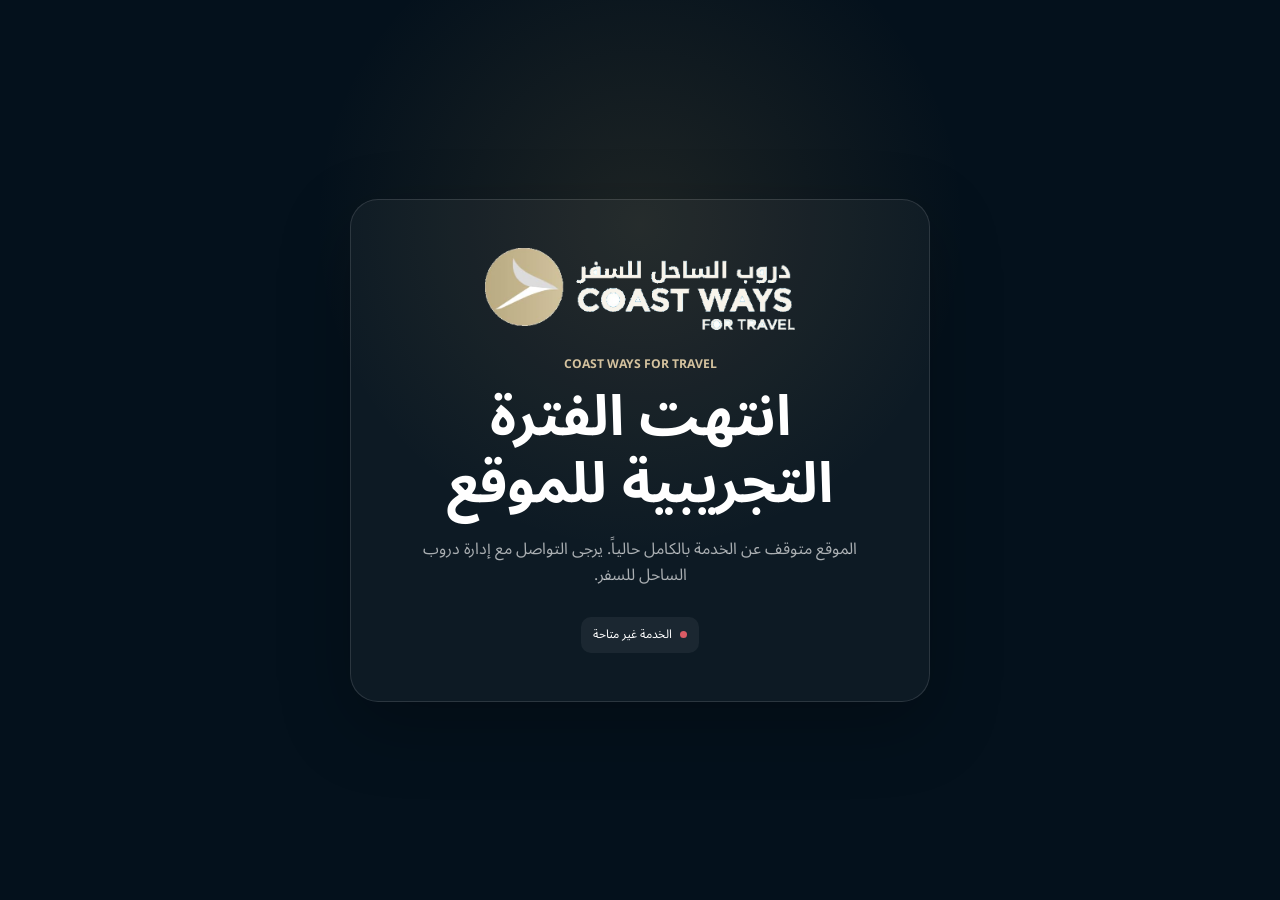
==== booking/index.html @ b9aefedb "Add HOLD PDF WhatsApp handoff Co-Authored-By: Majd Khairaddine <majd31564@gmail.com>" ====
<!doctype html>
<html lang="ar" dir="rtl">
  <head>
    <meta charset="UTF-8" />
    <base href="../" />
    <meta
      name="viewport"
      content="width=device-width, initial-scale=1, viewport-fit=cover"
    />
    <meta name="theme-color" content="#071927" />
    <meta
      name="description"
      content="احجز رحلة نقل خاصة مع دروب الساحل للسفر، واختر المطار والوجهة والسيارة ثم أصدر تذكرة HOLD مبدئية صالحة 48 ساعة."
    />
    <meta
      name="keywords"
      content="نقل مطارات, تكسي مطار دمشق, تكسي مطار بيروت, دروب الساحل للسفر, سائق خاص, فان مطار"
    />
    <meta property="og:type" content="website" />
    <meta property="og:locale" content="ar_SY" />
    <meta property="og:title" content="احجز رحلتك | دروب الساحل للسفر" />
    <meta
      property="og:description"
      content="احجز تنقّلك الخاص من المطار إلى وجهتك بخطوات واضحة واحصل على تذكرة HOLD مبدئية."
    />
    <meta property="og:url" content="https://coastways.surge.sh/booking/" />
    <meta
      property="og:image"
      content="https://coastways.surge.sh/assets/hero-road.webp"
    />
    <title>احجز رحلتك | دروب الساحل للسفر</title>
    <link rel="icon" href="./assets/logo-icon.png" type="image/png" />
    <link rel="preconnect" href="https://fonts.googleapis.com" />
    <link rel="preconnect" href="https://fonts.gstatic.com" crossorigin />
    <link
      href="https://fonts.googleapis.com/css2?family=Noto+Sans+Arabic:wght@400;500;600;700&display=swap"
      rel="stylesheet"
    />
    <link rel="stylesheet" href="./site.css?v=20260915-2" />
    <script>
      (() => {
        const trialEnd = Date.parse("2026-09-23T00:00:00+03:00");
        const expired = Date.now() >= trialEnd;
        window.COASTWAYS_TRIAL_END = trialEnd;
        window.COASTWAYS_TRIAL_EXPIRED = expired;
        if (expired) {
          document.documentElement.classList.add("trial-expired");
          document.title = "الموقع متوقف | دروب الساحل للسفر";
          document.querySelector('meta[name="description"]').content =
            "انتهت الفترة التجريبية لموقع دروب الساحل للسفر، والموقع متوقف عن الخدمة حالياً.";
        }
      })();
    </script>
    <script type="application/ld+json">
      {
        "@context": "https://schema.org",
        "@type": "TaxiService",
        "name": "دروب الساحل للسفر",
        "alternateName": "Coast Ways For Travel",
        "url": "https://coastways.surge.sh/",
        "image": "https://coastways.surge.sh/assets/hero-road.webp",
        "telephone": ["+963936900205", "+963930475775"],
        "areaServed": ["اللاذقية", "دمشق", "حلب", "بيروت"],
        "serviceType": [
          "Airport transfer",
          "Private transportation",
          "Chauffeur service"
        ]
      }
    </script>
  </head>
  <body class="booking-page">
    <section class="suspension-screen" aria-labelledby="suspension-title">
      <div class="suspension-card">
        <img
          class="suspension-logo"
          src="./assets/logo-original-dark.png"
          alt="دروب الساحل للسفر — COAST WAYS FOR TRAVEL"
          width="310"
          height="82"
        />
        <p class="eyebrow">COAST WAYS FOR TRAVEL</p>
        <h1 id="suspension-title">انتهت الفترة التجريبية للموقع</h1>
        <p>
          الموقع متوقف عن الخدمة بالكامل حالياً. يرجى التواصل مع إدارة دروب
          الساحل للسفر.
        </p>
        <div class="suspension-status"><span></span> الخدمة غير متاحة</div>
      </div>
    </section>

    <a class="skip-link" href="./booking/index.html#booking"
      >انتقل إلى نموذج الحجز</a
    >

    <header
      class="site-header"
      id="site-header"
      aria-label="رأس موقع دروب الساحل"
    >
      <div class="container header-inner">
        <a
          class="brand brand--dark"
          href="#home"
          aria-label="دروب الساحل للسفر — الرئيسية"
        >
          <img
            class="brand-mark"
            src="./assets/logo-icon.png"
            alt=""
            width="48"
            height="48"
          />
          <span class="brand-copy">
            <strong>دروب الساحل للسفر</strong>
            <span class="brand-copy-en" dir="ltr">COAST WAYS</span>
            <small dir="ltr">FOR TRAVEL</small>
          </span>
        </a>

        <nav class="desktop-nav" aria-label="التنقل الرئيسي">
          <a href="#home">الرئيسية</a>
          <a href="#services">خدماتنا</a>
          <a href="#fleet">الأسطول</a>
          <a href="#airports">المطارات</a>
          <a href="#about">من نحن</a>
          <a href="#contact">تواصل معنا</a>
        </nav>

        <div class="header-actions">
          <a
            class="header-contact"
            data-whatsapp-link
            data-whatsapp-index="0"
            href="#"
          >
            <span>واتساب</span>
            <bdi dir="ltr" data-whatsapp-number data-whatsapp-index="0"
              >0936 900 205</bdi
            >
          </a>
        </div>

        <button
          class="menu-toggle"
          id="menu-toggle"
          type="button"
          aria-expanded="false"
          aria-controls="mobile-nav"
          aria-label="فتح القائمة"
        >
          <span></span><span></span><span></span>
        </button>
      </div>

      <nav
        class="mobile-nav"
        id="mobile-nav"
        aria-label="التنقل على الهاتف"
        hidden
      >
        <div class="container">
          <a href="#home">الرئيسية</a>
          <a href="./booking/index.html">احجز رحلتك</a>
          <a href="#services">خدماتنا</a>
          <a href="#fleet">الأسطول</a>
          <a href="#airports">المطارات</a>
          <a href="#about">من نحن</a>
          <a href="#contact">تواصل معنا</a>
          <div class="mobile-nav-contact">
            <a data-whatsapp-link data-whatsapp-index="0" href="#">واتساب 1</a>
            <a data-whatsapp-link data-whatsapp-index="1" href="#">واتساب 2</a>
          </div>
        </div>
      </nav>
    </header>

    <main>
      <section class="hero" id="home">
        <div class="hero-media">
          <div class="hero-slide is-active" data-hero-slide aria-hidden="false">
            <img
              class="hero-road"
              src="./assets/hero-road.webp"
              alt=""
              width="1536"
              height="1024"
              loading="lazy"
            />
            <div class="hero-car-stage">
              <span class="hero-car-shadow"></span>
              <img
                class="hero-car"
                src="./assets/hero-car.webp"
                alt=""
                width="1024"
                height="498"
                loading="lazy"
              />
            </div>
          </div>
          <div class="hero-slide" data-hero-slide aria-hidden="true">
            <img
              class="hero-scene"
              src="./assets/hero-van-scene.webp"
              alt=""
              width="1536"
              height="1024"
              loading="lazy"
            />
          </div>
          <div class="hero-slide" data-hero-slide aria-hidden="true">
            <img
              class="hero-scene"
              src="./assets/hero-suv-scene.webp"
              alt=""
              width="1536"
              height="1024"
              loading="lazy"
            />
          </div>
        </div>
        <div class="container hero-grid">
          <div class="hero-copy">
            <p class="eyebrow">نقل مطارات خاص · على مدار الساعة</p>
            <h1>تنقّل خاص<br /><span>يليق برحلتك</span></h1>
            <p class="hero-lead">
              من المطار إلى وجهتك براحة، أمان وموعد محسوب.
            </p>
            <div class="hero-actions">
              <a class="button button--gold" href="./booking/index.html">
                احجز رحلتك
                <span aria-hidden="true">←</span>
              </a>
              <a
                class="button button--glass"
                data-whatsapp-link
                data-whatsapp-index="0"
                href="#"
              >
                تواصل عبر واتساب
              </a>
            </div>
            <ul class="trust-strip">
              <li><span>24/7</span> خدمة مستمرة</li>
              <li><span>✦</span> سائقون محترفون</li>
              <li><span>✈</span> استقبال من المطار</li>
              <li><span>$</span> أسعار واضحة</li>
            </ul>
          </div>
        </div>
        <div class="hero-slider-controls" aria-label="اختيار صورة المركبة">
          <button
            class="is-active"
            type="button"
            data-hero-slide-button="0"
            aria-label="عرض السيارة"
            aria-current="true"
          >
            سيارة
          </button>
          <button
            type="button"
            data-hero-slide-button="1"
            aria-label="عرض الفان"
          >
            فان
          </button>
          <button
            type="button"
            data-hero-slide-button="2"
            aria-label="عرض الجيب"
          >
            جيب
          </button>
        </div>
      </section>

      <section
        class="booking-section section"
        id="booking"
        aria-labelledby="booking-title"
      >
        <div class="container">
          <div class="booking-heading">
            <div>
              <p class="eyebrow eyebrow--dark">حجز مباشر وبسيط</p>
              <h2 id="booking-title">رحلتك، خطوة بخطوة</h2>
            </div>
            <p>
              اختر مسارك وسيارتك، راجع السعر ثم أصدر تذكرة HOLD مبدئية خلال
              لحظات.
            </p>
          </div>

          <div class="booking-shell" data-booking-state="loading">
            <div class="catalog-status" id="catalog-status" role="status">
              <span class="spinner" aria-hidden="true"></span>
              جارٍ تحميل الأسعار المتاحة…
            </div>

            <nav aria-label="خطوات الحجز">
              <ol class="booking-progress">
                <li class="is-active" data-progress-step="0">
                  <span>1</span><b>المسار</b>
                </li>
                <li data-progress-step="1"><span>2</span><b>الموعد</b></li>
                <li data-progress-step="2"><span>3</span><b>السيارة</b></li>
                <li data-progress-step="3"><span>4</span><b>البيانات</b></li>
                <li data-progress-step="4"><span>5</span><b>التأكيد</b></li>
              </ol>
            </nav>

            <div class="booking-content">
              <form id="booking-form" novalidate>
                <section
                  class="booking-step is-active"
                  data-step="0"
                  aria-labelledby="route-step-title"
                >
                  <div class="step-heading">
                    <span>01</span>
                    <div>
                      <h3 id="route-step-title">اختر مسار الرحلة</h3>
                      <p>حدّد المطار والوجهة لعرض السيارات والأسعار المتاحة.</p>
                    </div>
                  </div>

                  <div class="route-selector">
                    <button
                      class="location-field"
                      type="button"
                      data-open-location="origin"
                    >
                      <span class="field-icon" aria-hidden="true">✈</span>
                      <span
                        ><small>من أين؟</small
                        ><strong data-location-label="origin"
                          >اختر المطار أو المدينة</strong
                        ></span
                      >
                      <span class="field-arrow" aria-hidden="true">⌄</span>
                    </button>
                    <button
                      class="swap-route"
                      id="swap-route"
                      type="button"
                      aria-label="عكس مسار الرحلة"
                    >
                      <span aria-hidden="true">⇄</span>
                    </button>
                    <button
                      class="location-field"
                      type="button"
                      data-open-location="destination"
                    >
                      <span class="field-icon" aria-hidden="true">⌖</span>
                      <span
                        ><small>إلى أين؟</small
                        ><strong data-location-label="destination"
                          >اختر الوجهة أو المعبر</strong
                        ></span
                      >
                      <span class="field-arrow" aria-hidden="true">⌄</span>
                    </button>
                  </div>

                  <div class="route-stage" id="route-stage" hidden>
                    <fieldset>
                      <legend>طريقة تنفيذ الرحلة</legend>
                      <label class="choice-card">
                        <input type="radio" name="stages" value="1" checked />
                        <span
                          ><strong>مرحلة واحدة</strong
                          ><small>نفس السيارة طوال الرحلة</small></span
                        >
                      </label>
                      <label class="choice-card">
                        <input type="radio" name="stages" value="2" />
                        <span
                          ><strong>مرحلتان</strong
                          ><small>تبديل السيارة عند المعبر</small></span
                        >
                      </label>
                    </fieldset>
                  </div>

                  <div class="inline-error" id="route-error" role="alert"></div>
                  <div class="step-actions">
                    <span></span>
                    <button
                      class="button button--navy"
                      type="button"
                      data-next-step
                    >
                      متابعة إلى الموعد <span aria-hidden="true">←</span>
                    </button>
                  </div>
                </section>

                <section
                  class="booking-step"
                  data-step="1"
                  aria-labelledby="schedule-step-title"
                  hidden
                >
                  <div class="step-heading">
                    <span>02</span>
                    <div>
                      <h3 id="schedule-step-title">متى ستكون الرحلة؟</h3>
                      <p>أضف الموعد وعدد المسافرين لنقترح الخيارات المناسبة.</p>
                    </div>
                  </div>

                  <div class="schedule-grid">
                    <div class="field-group">
                      <span class="field-label">تاريخ الرحلة</span>
                      <div class="date-shortcuts">
                        <button type="button" data-date-shortcut="today">
                          اليوم
                        </button>
                        <button type="button" data-date-shortcut="tomorrow">
                          غداً
                        </button>
                        <label>
                          <span>اختيار تاريخ</span>
                          <input id="trip-date" type="date" required />
                        </label>
                      </div>
                    </div>

                    <label class="premium-input">
                      <span>وقت الاستقبال</span>
                      <input id="pickup-time" type="time" required />
                    </label>
                  </div>

                  <div class="flight-field" id="flight-field" hidden>
                    <label class="premium-input">
                      <span
                        >رقم الرحلة <bdi dir="ltr">/ Flight Number</bdi></span
                      >
                      <input
                        id="flight-number"
                        type="text"
                        dir="ltr"
                        inputmode="text"
                        placeholder="EK913"
                        autocomplete="off"
                      />
                    </label>
                    <p>
                      يساعدنا رقم الرحلة على متابعة موعد وصولك وتعديل وقت
                      الاستقبال عند التأخير.
                    </p>
                    <span class="flight-status"
                      >المتابعة التلقائية ستتوفر عند ربط مزود بيانات
                      الرحلات.</span
                    >
                  </div>

                  <div class="counter-grid">
                    <div class="counter-control">
                      <div>
                        <strong>عدد الركاب</strong
                        ><small>بمن فيهم الأطفال</small>
                      </div>
                      <div class="stepper" data-stepper="passengers">
                        <button
                          type="button"
                          data-counter-action="decrease"
                          aria-label="تقليل عدد الركاب"
                        >
                          −
                        </button>
                        <output id="passengers-count" aria-live="polite"
                          >2</output
                        >
                        <button
                          type="button"
                          data-counter-action="increase"
                          aria-label="زيادة عدد الركاب"
                        >
                          +
                        </button>
                      </div>
                    </div>
                    <div class="counter-control">
                      <div>
                        <strong>عدد الحقائب</strong
                        ><small>الحقائب الكبيرة</small>
                      </div>
                      <div class="stepper" data-stepper="luggage">
                        <button
                          type="button"
                          data-counter-action="decrease"
                          aria-label="تقليل عدد الحقائب"
                        >
                          −
                        </button>
                        <output id="luggage-count" aria-live="polite">2</output>
                        <button
                          type="button"
                          data-counter-action="increase"
                          aria-label="زيادة عدد الحقائب"
                        >
                          +
                        </button>
                      </div>
                    </div>
                  </div>

                  <div
                    class="inline-error"
                    id="schedule-error"
                    role="alert"
                  ></div>
                  <div class="step-actions">
                    <button
                      class="button button--text"
                      type="button"
                      data-prev-step
                    >
                      السابق
                    </button>
                    <button
                      class="button button--navy"
                      type="button"
                      data-next-step
                    >
                      اختيار السيارة <span aria-hidden="true">←</span>
                    </button>
                  </div>
                </section>

                <section
                  class="booking-step"
                  data-step="2"
                  aria-labelledby="vehicle-step-title"
                  hidden
                >
                  <div class="step-heading">
                    <span>03</span>
                    <div>
                      <h3 id="vehicle-step-title">اختر السيارة</h3>
                      <p>نعرض فقط السيارات المرتبطة بمسارك وعدد الركاب.</p>
                    </div>
                  </div>
                  <div class="vehicle-list" id="vehicle-list"></div>
                  <div
                    class="inline-error"
                    id="vehicle-error"
                    role="alert"
                  ></div>
                  <div class="step-actions">
                    <button
                      class="button button--text"
                      type="button"
                      data-prev-step
                    >
                      السابق
                    </button>
                    <button
                      class="button button--navy"
                      type="button"
                      data-next-step
                    >
                      بيانات المسافر <span aria-hidden="true">←</span>
                    </button>
                  </div>
                </section>

                <section
                  class="booking-step"
                  data-step="3"
                  aria-labelledby="details-step-title"
                  hidden
                >
                  <div class="step-heading">
                    <span>04</span>
                    <div>
                      <h3 id="details-step-title">بيانات المسافر</h3>
                      <p>سنستخدم هذه المعلومات لتأكيد الرحلة معك فقط.</p>
                    </div>
                  </div>

                  <div class="details-grid">
                    <label class="premium-input">
                      <span>الاسم الكامل</span>
                      <input
                        id="full-name"
                        type="text"
                        autocomplete="name"
                        required
                      />
                      <small
                        class="field-error"
                        data-error-for="full-name"
                      ></small>
                    </label>
                    <div class="phone-field">
                      <span class="field-label">رقم الهاتف</span>
                      <div>
                        <button
                          class="country-code"
                          type="button"
                          id="country-code"
                          aria-haspopup="listbox"
                          aria-expanded="false"
                        >
                          <span>🇸🇾</span><bdi dir="ltr">+963</bdi
                          ><span aria-hidden="true">⌄</span>
                        </button>
                        <input
                          id="phone"
                          type="tel"
                          dir="ltr"
                          inputmode="tel"
                          autocomplete="tel"
                          placeholder="936 900 205"
                          required
                        />
                      </div>
                      <div
                        class="country-menu"
                        id="country-menu"
                        role="listbox"
                        hidden
                      >
                        <button
                          type="button"
                          role="option"
                          data-code="+963"
                          data-flag="🇸🇾"
                        >
                          🇸🇾 سوريا <bdi dir="ltr">+963</bdi>
                        </button>
                        <button
                          type="button"
                          role="option"
                          data-code="+961"
                          data-flag="🇱🇧"
                        >
                          🇱🇧 لبنان <bdi dir="ltr">+961</bdi>
                        </button>
                      </div>
                      <small class="field-error" data-error-for="phone"></small>
                    </div>
                    <label class="premium-input">
                      <span>رقم واتساب</span>
                      <input
                        id="passenger-whatsapp"
                        type="tel"
                        dir="ltr"
                        inputmode="tel"
                        autocomplete="tel"
                        placeholder="+963 ..."
                        required
                      />
                      <small
                        class="field-error"
                        data-error-for="passenger-whatsapp"
                      ></small>
                    </label>
                    <label class="premium-input premium-input--wide">
                      <span>ملاحظات إضافية <em>اختياري</em></span>
                      <textarea
                        id="notes"
                        rows="3"
                        placeholder="موقع الاستقبال أو أي تفاصيل تساعد السائق"
                      ></textarea>
                    </label>
                  </div>

                  <div
                    class="inline-error"
                    id="details-error"
                    role="alert"
                  ></div>
                  <div class="step-actions">
                    <button
                      class="button button--text"
                      type="button"
                      data-prev-step
                    >
                      السابق
                    </button>
                    <button
                      class="button button--navy"
                      type="button"
                      data-next-step
                    >
                      مراجعة الطلب <span aria-hidden="true">←</span>
                    </button>
                  </div>
                </section>

                <section
                  class="booking-step"
                  data-step="4"
                  aria-labelledby="review-step-title"
                  hidden
                >
                  <div id="booking-review-view">
                    <div class="step-heading">
                      <span>05</span>
                      <div>
                        <h3 id="review-step-title">راجع طلبك</h3>
                        <p>
                          راجع البيانات ثم أصدر تذكرة الحجز المبدئي بحالة HOLD.
                        </p>
                      </div>
                    </div>
                    <div class="review-layout">
                      <div class="review-route">
                        <div>
                          <span class="route-dot route-dot--airport">✈</span
                          ><small>من</small
                          ><strong id="review-origin">—</strong>
                        </div>
                        <span class="route-line"></span>
                        <div>
                          <span class="route-dot">⌖</span><small>إلى</small
                          ><strong id="review-destination">—</strong>
                        </div>
                      </div>
                      <dl class="review-list" id="review-list"></dl>
                      <div class="review-price">
                        <span>السعر الإجمالي</span>
                        <strong id="review-price"
                          >السعر بعد مراجعة الطلب</strong
                        >
                        <small id="review-price-note"
                          >السعر والتوفر خاضعان لاعتماد المكتب.</small
                        >
                      </div>
                    </div>
                    <div class="hold-preview-note">
                      <strong>تذكرة مبدئية وليست تأكيداً نهائياً</strong>
                      <span
                        >بعد الإصدار، لديك 48 ساعة لتثبيت الحجز لدى
                        المكتب.</span
                      >
                    </div>
                    <div class="step-actions step-actions--review">
                      <button
                        class="button button--text"
                        type="button"
                        data-prev-step
                      >
                        تعديل البيانات
                      </button>
                      <button class="button button--gold" type="submit">
                        إصدار تذكرة HOLD
                        <span aria-hidden="true">←</span>
                      </button>
                    </div>
                  </div>

                  <div
                    class="hold-ticket-panel"
                    id="hold-ticket-panel"
                    aria-live="polite"
                    tabindex="-1"
                    hidden
                  >
                    <article class="hold-ticket" id="hold-ticket">
                      <header class="hold-ticket-header">
                        <img
                          src="./assets/logo-original.png"
                          alt="دروب الساحل للسفر — COAST WAYS FOR TRAVEL"
                          width="248"
                          height="66"
                        />
                        <div class="hold-status">
                          <span dir="ltr">HOLD</span>
                          <small>حجز مبدئي</small>
                        </div>
                      </header>

                      <div class="hold-ticket-title">
                        <div>
                          <p>تذكرة حجز مبدئي</p>
                          <h3>تفاصيل طلب الرحلة</h3>
                        </div>
                        <dl>
                          <div>
                            <dt>المرجع المبدئي</dt>
                            <dd id="ticket-reference" dir="ltr">—</dd>
                          </div>
                          <div>
                            <dt>حالة الطلب</dt>
                            <dd>بانتظار التثبيت</dd>
                          </div>
                        </dl>
                      </div>

                      <div class="hold-ticket-route">
                        <div>
                          <small>من</small>
                          <strong id="ticket-origin">—</strong>
                        </div>
                        <span aria-hidden="true">←</span>
                        <div>
                          <small>إلى</small>
                          <strong id="ticket-destination">—</strong>
                        </div>
                      </div>

                      <dl class="hold-ticket-details" id="ticket-details"></dl>

                      <section class="hold-deadline" aria-label="مهلة التثبيت">
                        <div class="hold-limit">
                          <span>مهلة التثبيت</span>
                          <strong>48 ساعة</strong>
                          <small dir="ltr">TIME LIMIT: 48 HOURS</small>
                        </div>
                        <dl>
                          <div>
                            <dt>تاريخ إصدار الطلب</dt>
                            <dd id="ticket-issued-at">—</dd>
                          </div>
                          <div>
                            <dt>تنتهي المهلة في</dt>
                            <dd id="ticket-expires-at">—</dd>
                          </div>
                        </dl>
                      </section>

                      <div class="hold-notice">
                        <strong>تنبيه مهم للزبون</strong>
                        <p>
                          هذه التذكرة طلب حجز مبدئي بحالة HOLD وليست تأكيداً
                          نهائياً. يجب تثبيت الحجز لدى مكتب دروب الساحل خلال 48
                          ساعة من وقت الإصدار، وإلا تنتهي صلاحية الطلب. السيارة
                          والسعر لا يصبحان مؤكدين إلا بعد اعتماد المكتب.
                        </p>
                      </div>

                      <footer class="hold-ticket-footer">
                        <span>للتواصل المباشر مع المكتب</span>
                        <div>
                          <bdi
                            dir="ltr"
                            data-whatsapp-number
                            data-whatsapp-index="0"
                            >0936 900 205</bdi
                          >
                          <bdi
                            dir="ltr"
                            data-whatsapp-number
                            data-whatsapp-index="1"
                            >0930 475 775</bdi
                          >
                        </div>
                      </footer>
                    </article>

                    <section
                      class="hold-share-guide"
                      aria-labelledby="hold-share-title"
                    >
                      <div>
                        <strong id="hold-share-title"
                          >خطوة مطلوبة لإرسال طلب HOLD</strong
                        >
                        <p>
                          اختر رقم المكتب. سننزّل ملف PDF ونفتح محادثة واتساب
                          برسالة الحجز الجاهزة؛ أرفق الملف ثم اضغط إرسال لتأكيد
                          وصول الطلب.
                        </p>
                      </div>
                      <p
                        class="hold-share-status"
                        id="hold-share-status"
                        role="status"
                      >
                        جارٍ تجهيز ملف التذكرة…
                      </p>
                    </section>

                    <div class="hold-ticket-actions">
                      <button
                        class="button button--text"
                        id="edit-hold-ticket"
                        type="button"
                      >
                        تعديل الطلب
                      </button>
                      <button
                        class="button button--navy"
                        id="print-hold-ticket"
                        type="button"
                      >
                        طباعة أو حفظ PDF
                      </button>
                      <button
                        class="button button--whatsapp"
                        type="button"
                        data-share-hold
                        data-whatsapp-index="0"
                      >
                        إرسال إلى
                        <bdi
                          dir="ltr"
                          data-whatsapp-number
                          data-whatsapp-index="0"
                          >0936 900 205</bdi
                        >
                      </button>
                      <button
                        class="button button--whatsapp button--whatsapp-secondary"
                        type="button"
                        data-share-hold
                        data-whatsapp-index="1"
                      >
                        إرسال إلى
                        <bdi
                          dir="ltr"
                          data-whatsapp-number
                          data-whatsapp-index="1"
                          >0930 475 775</bdi
                        >
                      </button>
                    </div>
                  </div>
                </section>
              </form>

              <aside class="booking-summary" aria-label="ملخص الرحلة">
                <p class="eyebrow eyebrow--dark">ملخص الرحلة</p>
                <div class="summary-route">
                  <div>
                    <small>من</small
                    ><strong data-summary="origin">لم تحدد بعد</strong>
                  </div>
                  <span aria-hidden="true">↓</span>
                  <div>
                    <small>إلى</small
                    ><strong data-summary="destination">لم تحدد بعد</strong>
                  </div>
                </div>
                <dl>
                  <div>
                    <dt>التاريخ</dt>
                    <dd data-summary="date">—</dd>
                  </div>
                  <div>
                    <dt>الوقت</dt>
                    <dd data-summary="time" dir="ltr">—</dd>
                  </div>
                  <div>
                    <dt>السيارة</dt>
                    <dd data-summary="vehicle">—</dd>
                  </div>
                  <div>
                    <dt>الركاب</dt>
                    <dd data-summary="passengers">2</dd>
                  </div>
                  <div>
                    <dt>الحقائب</dt>
                    <dd data-summary="luggage">2</dd>
                  </div>
                </dl>
                <div class="summary-price">
                  <span>السعر</span>
                  <strong data-summary="price">يظهر بعد اختيار السيارة</strong>
                </div>
                <p class="summary-assurance">
                  لن تُرسل أي معلومات قبل مراجعتك النهائية.
                </p>
              </aside>
            </div>
          </div>
        </div>
      </section>

      <section
        class="section services"
        id="services"
        aria-labelledby="services-title"
      >
        <div class="container">
          <div class="section-heading">
            <div>
              <p class="eyebrow eyebrow--dark">خدماتنا</p>
              <h2 id="services-title">نقل خاص لكل نوع من الرحلات</h2>
            </div>
            <p>
              من لحظة الوصول وحتى باب وجهتك، بخدمة مباشرة تناسب الأفراد
              والعائلات والمجموعات.
            </p>
          </div>
          <div class="service-grid">
            <article>
              <span class="service-icon">✈</span>
              <h3>استقبال من المطار</h3>
              <p>تنسيق نقطة الاستقبال وفق تفاصيل وصولك.</p>
              <a href="./booking/index.html">احجز الاستقبال ←</a>
            </article>
            <article>
              <span class="service-icon">⌂</span>
              <h3>توصيل إلى المطار</h3>
              <p>موعد محسوب للوصول إلى المطار دون استعجال.</p>
              <a href="./booking/index.html">اختر موعدك ←</a>
            </article>
            <article>
              <span class="service-icon">↝</span>
              <h3>تنقّل بين المدن</h3>
              <p>رحلات خاصة بين المدن المتاحة في شبكتنا.</p>
              <a href="./booking/index.html">حدد المسار ←</a>
            </article>
            <article>
              <span class="service-icon">◇</span>
              <h3>خدمة رجال الأعمال</h3>
              <p>تنقّل خاص بهدوء ومرونة في المواعيد.</p>
              <a href="./booking/index.html">اطلب الخدمة ←</a>
            </article>
            <article>
              <span class="service-icon">◌</span>
              <h3>رحلات خاصة</h3>
              <p>تفاصيل رحلة مرنة تُراجع مباشرة مع المكتب.</p>
              <a href="./booking/index.html">أرسل طلبك ←</a>
            </article>
            <article>
              <span class="service-icon">◫</span>
              <h3>العائلات والمجموعات</h3>
              <p>خيارات فان مرتبطة بعدد الركاب المتاح.</p>
              <a href="./booking/index.html">شاهد الخيارات ←</a>
            </article>
          </div>
        </div>
      </section>

      <section
        class="section fleet-section"
        id="fleet"
        aria-labelledby="fleet-title"
      >
        <div class="container">
          <div class="section-heading section-heading--light">
            <div>
              <p class="eyebrow">الأسطول</p>
              <h2 id="fleet-title">اختر الفئة التي تناسب رحلتك</h2>
            </div>
            <p>
              تظهر السعة والسعر الفعليان أثناء الحجز بحسب المسار والبيانات التي
              يديرها المكتب.
            </p>
          </div>
          <div class="fleet-showcase" id="fleet-showcase"></div>
        </div>
      </section>

      <section
        class="section routes-section"
        id="airports"
        aria-labelledby="routes-title"
      >
        <div class="container">
          <div class="section-heading">
            <div>
              <p class="eyebrow eyebrow--dark">المطارات والوجهات</p>
              <h2 id="routes-title">أشهر الرحلات</h2>
            </div>
            <p>
              اضغط على أي مسار لتعبئة الحجز فوراً. لا نعرض إلا أسعاراً موجودة في
              كتالوج المكتب.
            </p>
          </div>
          <div class="popular-routes" id="popular-routes"></div>
          <div class="airport-row" role="list" aria-label="المطارات المدعومة">
            <span role="listitem">مطار اللاذقية <bdi dir="ltr">LTK</bdi></span>
            <span role="listitem">مطار دمشق <bdi dir="ltr">DAM</bdi></span>
            <span role="listitem">مطار حلب <bdi dir="ltr">ALP</bdi></span>
            <span role="listitem">مطار بيروت <bdi dir="ltr">BEY</bdi></span>
          </div>
        </div>
      </section>

      <section class="section trust-section" aria-labelledby="trust-title">
        <div class="container trust-grid">
          <div class="trust-copy">
            <p class="eyebrow eyebrow--dark">لماذا دروب الساحل؟</p>
            <h2 id="trust-title">خدمة واضحة من أول اختيار حتى إصدار التذكرة</h2>
            <p>
              صُممت تجربة الحجز لتضع تفاصيل المسار والسيارة والسعر أمامك قبل
              إصدار طلب HOLD المبدئي والتثبيت لدى المكتب.
            </p>
            <a class="button button--navy" href="./booking/index.html"
              >ابدأ حجزك</a
            >
          </div>
          <ul class="trust-list">
            <li>
              <span>01</span>
              <div>
                <strong>خدمة على مدار الساعة</strong>
                <p>إمكانية إصدار طلب مبدئي أو الاستفسار في أي وقت.</p>
              </div>
            </li>
            <li>
              <span>02</span>
              <div>
                <strong>تفاصيل رحلة متكاملة</strong>
                <p>المسار والموعد والركاب والسيارة في تذكرة عربية واضحة.</p>
              </div>
            </li>
            <li>
              <span>03</span>
              <div>
                <strong>أسعار واضحة</strong>
                <p>يظهر السعر عندما تتوفر تسعيرة مطابقة في الكتالوج.</p>
              </div>
            </li>
            <li>
              <span>04</span>
              <div>
                <strong>دعم مباشر عبر واتساب</strong>
                <p>قناة سريعة لتأكيد التوفر وتفاصيل الاستقبال.</p>
              </div>
            </li>
          </ul>
        </div>
      </section>

      <section class="about-section" id="about" aria-labelledby="about-title">
        <div class="about-media">
          <img
            src="./assets/hero-road.webp"
            alt="طريق ساحلي قرب المطار عند الغروب"
            width="1440"
            height="960"
            loading="lazy"
          />
        </div>
        <div class="about-copy">
          <p class="eyebrow">دروب الساحل للسفر</p>
          <h2 id="about-title">رحلة خاصة تبدأ قبل ركوب السيارة</h2>
          <p>
            نوفر خدمة نقل من وإلى المطارات وبين المدن المتاحة، مع خيارات تكسي
            وسيدان وسيارات مرتفعة وفانات، وتذكرة HOLD مبدئية تُثبّت لدى المكتب
            خلال 48 ساعة.
          </p>
          <div class="about-airports">
            <span>اللاذقية</span><span>دمشق</span><span>حلب</span
            ><span>بيروت</span>
          </div>
        </div>
      </section>
    </main>

    <footer class="site-footer" id="contact">
      <div class="container footer-grid">
        <div>
          <a class="brand brand--light" href="#home">
            <img
              class="brand-mark"
              src="./assets/logo-icon.png"
              alt=""
              width="56"
              height="56"
              loading="lazy"
            />
            <span class="brand-copy brand-copy--footer">
              <strong>دروب الساحل للسفر</strong>
              <span class="brand-copy-en" dir="ltr">COAST WAYS</span>
              <small dir="ltr">FOR TRAVEL</small>
            </span>
          </a>
          <p>خدمة نقل خاصة تجمع بين الراحة، الالتزام وسهولة الحجز.</p>
        </div>
        <nav aria-label="روابط التذييل">
          <h2>روابط سريعة</h2>
          <a href="#services">خدماتنا</a>
          <a href="#fleet">الأسطول</a>
          <a href="#airports">المطارات</a>
          <a href="./booking/index.html">احجز الآن</a>
        </nav>
        <div>
          <h2>تواصل معنا</h2>
          <a data-whatsapp-link data-whatsapp-index="0" href="#"
            ><bdi dir="ltr" data-whatsapp-number data-whatsapp-index="0"
              >0936 900 205</bdi
            >
            واتساب</a
          >
          <a data-whatsapp-link data-whatsapp-index="1" href="#"
            ><bdi dir="ltr" data-whatsapp-number data-whatsapp-index="1"
              >0930 475 775</bdi
            >
            واتساب</a
          >
          <a href="./manager/">دخول المدير</a>
        </div>
      </div>
      <div class="container footer-bottom">
        <span>© 2026 دروب الساحل للسفر</span>
        <span dir="ltr">COAST WAYS FOR TRAVEL</span>
      </div>
    </footer>

    <a
      class="floating-whatsapp"
      data-whatsapp-link
      data-whatsapp-index="0"
      href="#"
      aria-label="تواصل معنا عبر واتساب"
    >
      <svg viewBox="0 0 24 24" aria-hidden="true">
        <path
          d="M20.5 3.5A11.8 11.8 0 0 0 12.1 0C5.6 0 .3 5.3.3 11.8c0 2.1.5 4.1 1.6 5.9L.2 24l6.4-1.7a11.8 11.8 0 0 0 5.6 1.4C18.7 23.7 24 18.4 24 11.9c0-3.2-1.2-6.1-3.5-8.4Zm-8.4 18.2c-1.7 0-3.4-.5-4.9-1.3l-.4-.2-3.8 1 1-3.7-.2-.4a9.7 9.7 0 1 1 8.3 4.6Zm5.3-7.3c-.3-.1-1.7-.8-2-1-.3-.1-.5-.1-.7.2l-.9 1.1c-.2.2-.3.3-.6.1a8 8 0 0 1-2.3-1.4 8.8 8.8 0 0 1-1.6-2c-.2-.3 0-.5.1-.6l.5-.5.3-.5c.1-.2.1-.4 0-.5l-.9-2.1c-.2-.6-.5-.5-.7-.5h-.6c-.2 0-.5.1-.8.4-.3.3-1 1-1 2.5s1 2.9 1.2 3.1c.1.2 2 3.1 4.9 4.3.7.3 1.2.5 1.6.6.7.2 1.3.2 1.8.1.6-.1 1.7-.7 1.9-1.4.2-.7.2-1.3.2-1.4-.1-.3-.2-.4-.5-.5Z"
        />
      </svg>
      <span>تواصل معنا</span>
    </a>

    <dialog
      class="location-dialog"
      id="location-dialog"
      aria-labelledby="location-dialog-title"
    >
      <div class="dialog-sheet">
        <div class="dialog-header">
          <div>
            <p class="eyebrow eyebrow--dark">اختيار الموقع</p>
            <h2 id="location-dialog-title">من أين؟</h2>
          </div>
          <button type="button" id="close-location-dialog" aria-label="إغلاق">
            ×
          </button>
        </div>
        <label class="location-search">
          <span aria-hidden="true">⌕</span>
          <input
            id="location-search"
            type="search"
            placeholder="ابحث عن مطار، مدينة أو معبر..."
            autocomplete="off"
          />
        </label>
        <div class="location-results" id="location-results"></div>
        <div class="location-empty" id="location-empty" hidden>
          <span>⌖</span>
          <strong>لم نجد هذه الوجهة</strong>
          <p>جرّب كتابة اسم المدينة أو المطار بطريقة أخرى</p>
          <button type="button" id="use-custom-location" hidden>
            استخدم الاسم كوجهة لطلب السعر
          </button>
        </div>
      </div>
    </dialog>

    <script>
      (() => {
        if (window.COASTWAYS_TRIAL_EXPIRED) return;

        const script = document.createElement("script");
        script.type = "module";
        script.src = "./app.js?v=20260915-2";
        document.body.appendChild(script);

        const scheduleExpiry = () => {
          const remaining = window.COASTWAYS_TRIAL_END - Date.now();
          if (remaining <= 0) {
            window.location.reload();
            return;
          }
          window.setTimeout(scheduleExpiry, Math.min(remaining, 2147483647));
        };
        scheduleExpiry();
      })();
    </script>
  </body>
</html>
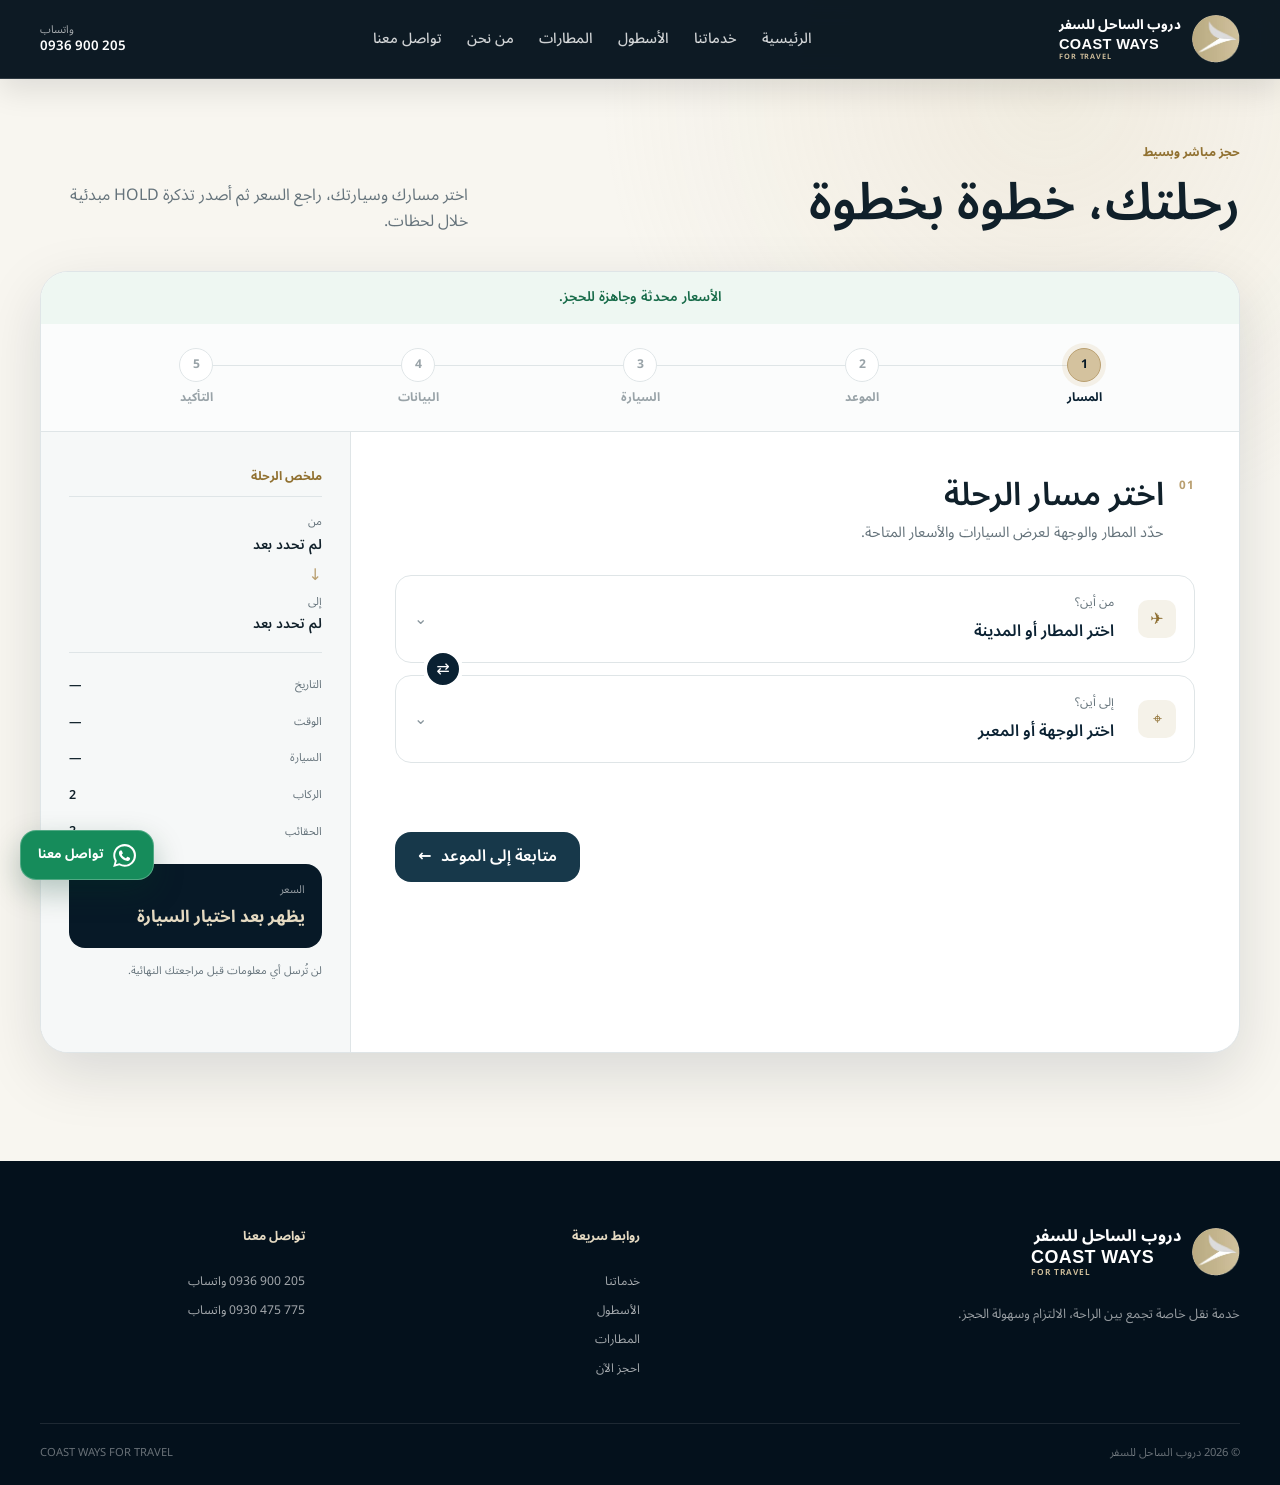
==== commit 282d5eb1: "Reactivate site: remove trial expiration lock Co-Authored-By: Majd Khairaddine <majd31564@gmail.com>" ====
--- a/booking/index.html
+++ b/booking/index.html
@@ -23,12 +23,19 @@
       property="og:description"
       content="احجز تنقّلك الخاص من المطار إلى وجهتك بخطوات واضحة واحصل على تذكرة HOLD مبدئية."
     />
-    <meta property="og:url" content="https://coastways.surge.sh/booking/" />
+    <meta
+      property="og:url"
+      content="https://ragnarsyria-code.github.io/coastways/booking/"
+    />
     <meta
       property="og:image"
-      content="https://coastways.surge.sh/assets/hero-road.webp"
+      content="https://ragnarsyria-code.github.io/coastways/assets/hero-road.webp"
     />
     <title>احجز رحلتك | دروب الساحل للسفر</title>
+    <link
+      rel="canonical"
+      href="https://ragnarsyria-code.github.io/coastways/booking/"
+    />
     <link rel="icon" href="./assets/logo-icon.png" type="image/png" />
     <link rel="preconnect" href="https://fonts.googleapis.com" />
     <link rel="preconnect" href="https://fonts.gstatic.com" crossorigin />
@@ -37,28 +44,14 @@
       rel="stylesheet"
     />
     <link rel="stylesheet" href="./site.css?v=20260915-2" />
-    <script>
-      (() => {
-        const trialEnd = Date.parse("2026-09-23T00:00:00+03:00");
-        const expired = Date.now() >= trialEnd;
-        window.COASTWAYS_TRIAL_END = trialEnd;
-        window.COASTWAYS_TRIAL_EXPIRED = expired;
-        if (expired) {
-          document.documentElement.classList.add("trial-expired");
-          document.title = "الموقع متوقف | دروب الساحل للسفر";
-          document.querySelector('meta[name="description"]').content =
-            "انتهت الفترة التجريبية لموقع دروب الساحل للسفر، والموقع متوقف عن الخدمة حالياً.";
-        }
-      })();
-    </script>
     <script type="application/ld+json">
       {
         "@context": "https://schema.org",
         "@type": "TaxiService",
         "name": "دروب الساحل للسفر",
         "alternateName": "Coast Ways For Travel",
-        "url": "https://coastways.surge.sh/",
-        "image": "https://coastways.surge.sh/assets/hero-road.webp",
+        "url": "https://ragnarsyria-code.github.io/coastways/",
+        "image": "https://ragnarsyria-code.github.io/coastways/assets/hero-road.webp",
         "telephone": ["+963936900205", "+963930475775"],
         "areaServed": ["اللاذقية", "دمشق", "حلب", "بيروت"],
         "serviceType": [
@@ -860,16 +853,100 @@
                       class="hold-share-guide"
                       aria-labelledby="hold-share-title"
                     >
-                      <div>
-                        <strong id="hold-share-title"
-                          >خطوة مطلوبة لإرسال طلب HOLD</strong
+                      <header class="hold-share-header">
+                        <span class="hold-share-icon" aria-hidden="true">
+                          <svg viewBox="0 0 24 24">
+                            <path
+                              d="M20.5 11.6a8.3 8.3 0 0 1-12.3 7.3L3.5 20l1.2-4.5a8.3 8.3 0 1 1 15.8-3.9Zm-4.8 2.2c-.2-.1-1.5-.7-1.7-.8-.2-.1-.4-.1-.6.1l-.8 1c-.1.2-.3.2-.5.1-1.5-.6-2.5-1.3-3.5-3-.3-.5.3-.5.8-1.5.1-.2 0-.4 0-.5l-.8-1.9c-.2-.5-.4-.4-.6-.4h-.5c-.2 0-.5.1-.7.3-.8.9-1.2 2-.8 3.2.5 1.6 1.4 3 2.7 4.1 1.7 1.5 3.7 2.5 5.9 2.9.7.1 1.4.1 2-.2.8-.4 1.3-1.1 1.5-1.9.1-.2.1-.5 0-.7-.5-.4-1.7-.8-1.9-.9Z"
+                            />
+                          </svg>
+                        </span>
+                        <div>
+                          <span class="hold-share-kicker"
+                            >الخطوة الأخيرة لتأكيد الوصول</span
+                          >
+                          <strong id="hold-share-title"
+                            >إرسال طلب HOLD إلى المكتب</strong
+                          >
+                          <p>
+                            اختر رقم المكتب، ثم أرفق ملف التذكرة داخل المحادثة
+                            واضغط إرسال.
+                          </p>
+                        </div>
+                        <span class="hold-share-required">مطلوب للتثبيت</span>
+                      </header>
+
+                      <ol class="hold-share-steps" aria-label="خطوات الإرسال">
+                        <li><span>1</span>اختر رقم المكتب</li>
+                        <li><span>2</span>أرفق ملف PDF</li>
+                        <li><span>3</span>اضغط إرسال</li>
+                      </ol>
+
+                      <div class="hold-office-options">
+                        <button
+                          class="hold-office-button"
+                          type="button"
+                          data-share-hold
+                          data-whatsapp-index="0"
                         >
-                        <p>
-                          اختر رقم المكتب. سننزّل ملف PDF ونفتح محادثة واتساب
-                          برسالة الحجز الجاهزة؛ أرفق الملف ثم اضغط إرسال لتأكيد
-                          وصول الطلب.
-                        </p>
+                          <span
+                            class="hold-office-button-icon"
+                            aria-hidden="true"
+                          >
+                            <svg viewBox="0 0 24 24">
+                              <path
+                                d="M20.5 11.6a8.3 8.3 0 0 1-12.3 7.3L3.5 20l1.2-4.5a8.3 8.3 0 1 1 15.8-3.9Zm-4.8 2.2c-.2-.1-1.5-.7-1.7-.8-.2-.1-.4-.1-.6.1l-.8 1c-.1.2-.3.2-.5.1-1.5-.6-2.5-1.3-3.5-3-.3-.5.3-.5.8-1.5.1-.2 0-.4 0-.5l-.8-1.9c-.2-.5-.4-.4-.6-.4h-.5c-.2 0-.5.1-.7.3-.8.9-1.2 2-.8 3.2.5 1.6 1.4 3 2.7 4.1 1.7 1.5 3.7 2.5 5.9 2.9.7.1 1.4.1 2-.2.8-.4 1.3-1.1 1.5-1.9.1-.2.1-.5 0-.7-.5-.4-1.7-.8-1.9-.9Z"
+                              />
+                            </svg>
+                          </span>
+                          <span>
+                            <small>واتساب المكتب الأول</small>
+                            <bdi
+                              dir="ltr"
+                              data-whatsapp-number
+                              data-whatsapp-index="0"
+                              >0936 900 205</bdi
+                            >
+                          </span>
+                          <span
+                            class="hold-office-button-arrow"
+                            aria-hidden="true"
+                            >←</span
+                          >
+                        </button>
+                        <button
+                          class="hold-office-button"
+                          type="button"
+                          data-share-hold
+                          data-whatsapp-index="1"
+                        >
+                          <span
+                            class="hold-office-button-icon"
+                            aria-hidden="true"
+                          >
+                            <svg viewBox="0 0 24 24">
+                              <path
+                                d="M20.5 11.6a8.3 8.3 0 0 1-12.3 7.3L3.5 20l1.2-4.5a8.3 8.3 0 1 1 15.8-3.9Zm-4.8 2.2c-.2-.1-1.5-.7-1.7-.8-.2-.1-.4-.1-.6.1l-.8 1c-.1.2-.3.2-.5.1-1.5-.6-2.5-1.3-3.5-3-.3-.5.3-.5.8-1.5.1-.2 0-.4 0-.5l-.8-1.9c-.2-.5-.4-.4-.6-.4h-.5c-.2 0-.5.1-.7.3-.8.9-1.2 2-.8 3.2.5 1.6 1.4 3 2.7 4.1 1.7 1.5 3.7 2.5 5.9 2.9.7.1 1.4.1 2-.2.8-.4 1.3-1.1 1.5-1.9.1-.2.1-.5 0-.7-.5-.4-1.7-.8-1.9-.9Z"
+                              />
+                            </svg>
+                          </span>
+                          <span>
+                            <small>واتساب المكتب الثاني</small>
+                            <bdi
+                              dir="ltr"
+                              data-whatsapp-number
+                              data-whatsapp-index="1"
+                              >0930 475 775</bdi
+                            >
+                          </span>
+                          <span
+                            class="hold-office-button-arrow"
+                            aria-hidden="true"
+                            >←</span
+                          >
+                        </button>
                       </div>
+
                       <p
                         class="hold-share-status"
                         id="hold-share-status"
@@ -879,7 +956,7 @@
                       </p>
                     </section>
 
-                    <div class="hold-ticket-actions">
+                    <div class="hold-ticket-utilities">
                       <button
                         class="button button--text"
                         id="edit-hold-ticket"
@@ -893,34 +970,6 @@
                         type="button"
                       >
                         طباعة أو حفظ PDF
-                      </button>
-                      <button
-                        class="button button--whatsapp"
-                        type="button"
-                        data-share-hold
-                        data-whatsapp-index="0"
-                      >
-                        إرسال إلى
-                        <bdi
-                          dir="ltr"
-                          data-whatsapp-number
-                          data-whatsapp-index="0"
-                          >0936 900 205</bdi
-                        >
-                      </button>
-                      <button
-                        class="button button--whatsapp button--whatsapp-secondary"
-                        type="button"
-                        data-share-hold
-                        data-whatsapp-index="1"
-                      >
-                        إرسال إلى
-                        <bdi
-                          dir="ltr"
-                          data-whatsapp-number
-                          data-whatsapp-index="1"
-                          >0930 475 775</bdi
-                        >
                       </button>
                     </div>
                   </div>
@@ -1191,7 +1240,6 @@
             >
             واتساب</a
           >
-          <a href="./manager/">دخول المدير</a>
         </div>
       </div>
       <div class="container footer-bottom">
@@ -1251,25 +1299,6 @@
       </div>
     </dialog>
 
-    <script>
-      (() => {
-        if (window.COASTWAYS_TRIAL_EXPIRED) return;
-
-        const script = document.createElement("script");
-        script.type = "module";
-        script.src = "./app.js?v=20260915-2";
-        document.body.appendChild(script);
-
-        const scheduleExpiry = () => {
-          const remaining = window.COASTWAYS_TRIAL_END - Date.now();
-          if (remaining <= 0) {
-            window.location.reload();
-            return;
-          }
-          window.setTimeout(scheduleExpiry, Math.min(remaining, 2147483647));
-        };
-        scheduleExpiry();
-      })();
-    </script>
+    <script type="module" src="./app.js?v=20260915-2"></script>
   </body>
 </html>
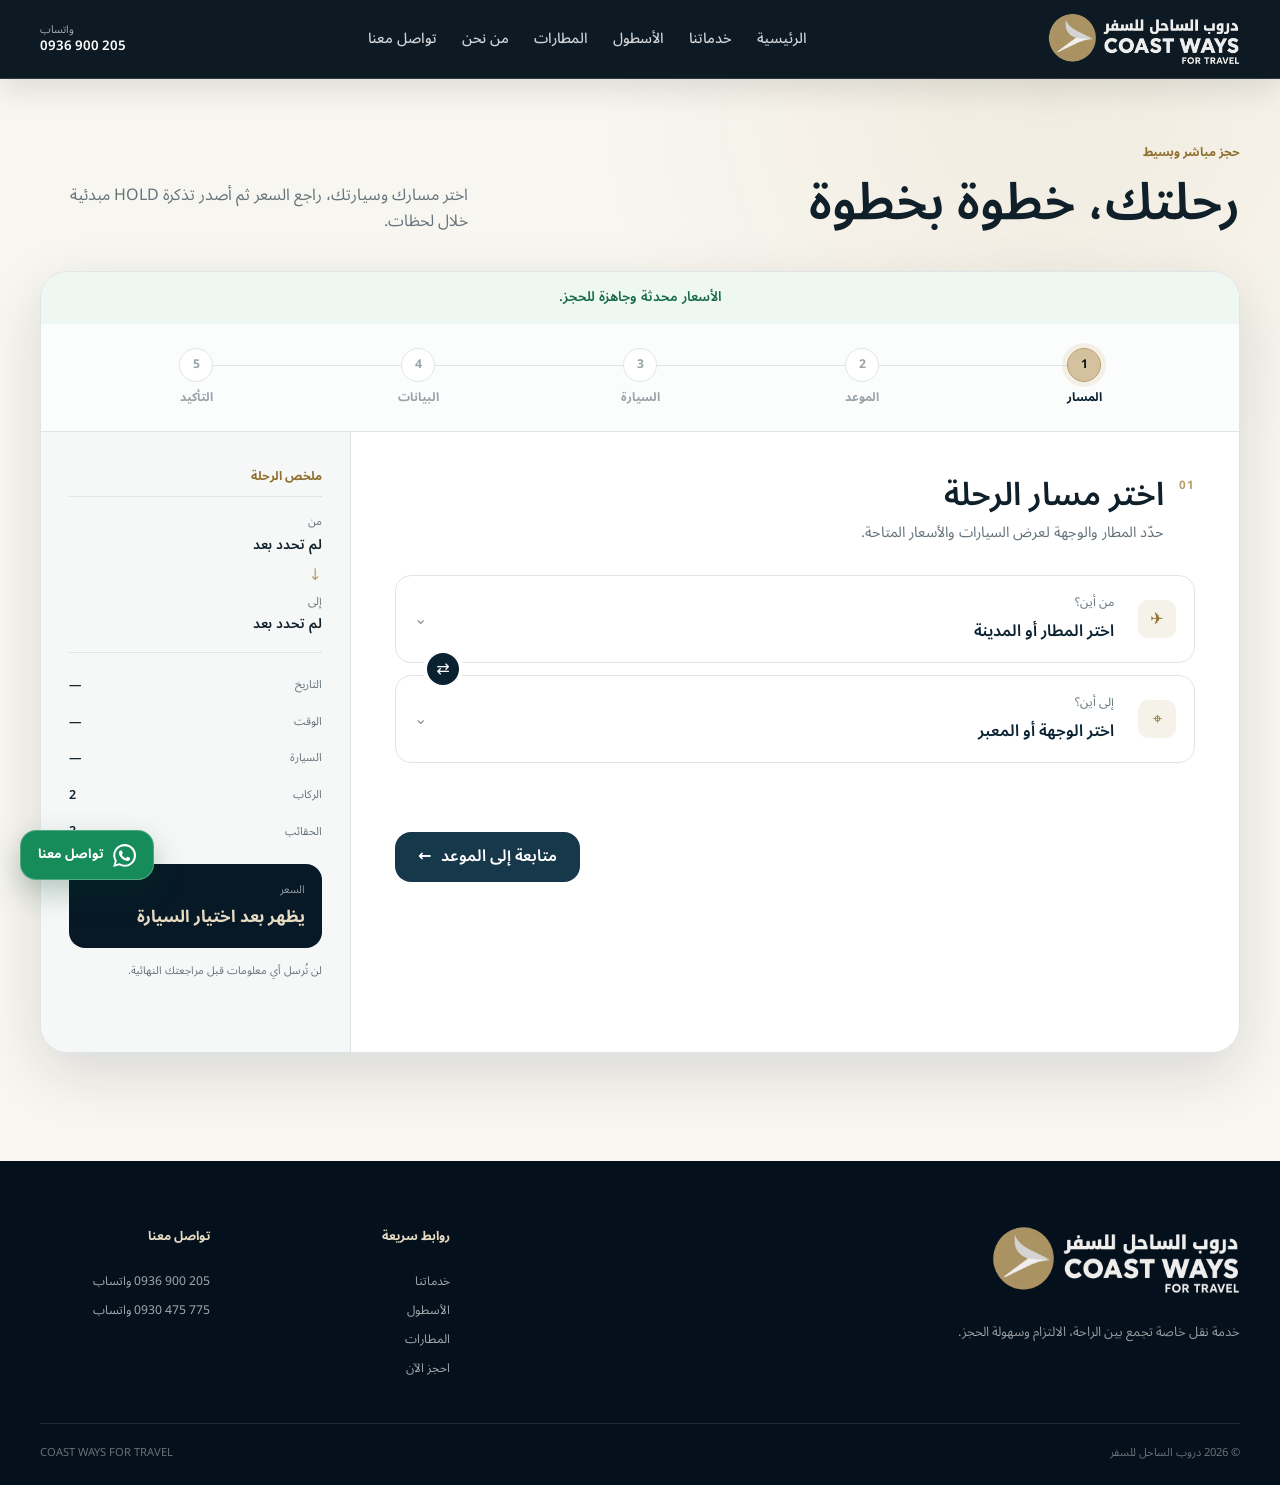
==== commit 3c479d44: "Use new Coast Ways logo in header and footer Co-Authored-By: Majd Khairaddine <majd31564@gmail.com>" ====
--- a/booking/index.html
+++ b/booking/index.html
@@ -67,10 +67,10 @@
       <div class="suspension-card">
         <img
           class="suspension-logo"
-          src="./assets/logo-original-dark.png"
+          src="./assets/logo-full.png?v=20261010"
           alt="دروب الساحل للسفر — COAST WAYS FOR TRAVEL"
           width="310"
-          height="82"
+          height="84"
         />
         <p class="eyebrow">COAST WAYS FOR TRAVEL</p>
         <h1 id="suspension-title">انتهت الفترة التجريبية للموقع</h1>
@@ -98,17 +98,12 @@
           aria-label="دروب الساحل للسفر — الرئيسية"
         >
           <img
-            class="brand-mark"
-            src="./assets/logo-icon.png"
-            alt=""
-            width="48"
-            height="48"
+            class="brand-lockup"
+            src="./assets/logo-full.png?v=20261010"
+            alt="دروب الساحل للسفر — COAST WAYS FOR TRAVEL"
+            width="720"
+            height="196"
           />
-          <span class="brand-copy">
-            <strong>دروب الساحل للسفر</strong>
-            <span class="brand-copy-en" dir="ltr">COAST WAYS</span>
-            <small dir="ltr">FOR TRAVEL</small>
-          </span>
         </a>
 
         <nav class="desktop-nav" aria-label="التنقل الرئيسي">
@@ -1204,18 +1199,13 @@
         <div>
           <a class="brand brand--light" href="#home">
             <img
-              class="brand-mark"
-              src="./assets/logo-icon.png"
-              alt=""
-              width="56"
-              height="56"
+              class="brand-lockup brand-lockup--footer"
+              src="./assets/logo-full.png?v=20261010"
+              alt="دروب الساحل للسفر — COAST WAYS FOR TRAVEL"
+              width="720"
+              height="196"
               loading="lazy"
             />
-            <span class="brand-copy brand-copy--footer">
-              <strong>دروب الساحل للسفر</strong>
-              <span class="brand-copy-en" dir="ltr">COAST WAYS</span>
-              <small dir="ltr">FOR TRAVEL</small>
-            </span>
           </a>
           <p>خدمة نقل خاصة تجمع بين الراحة، الالتزام وسهولة الحجز.</p>
         </div>
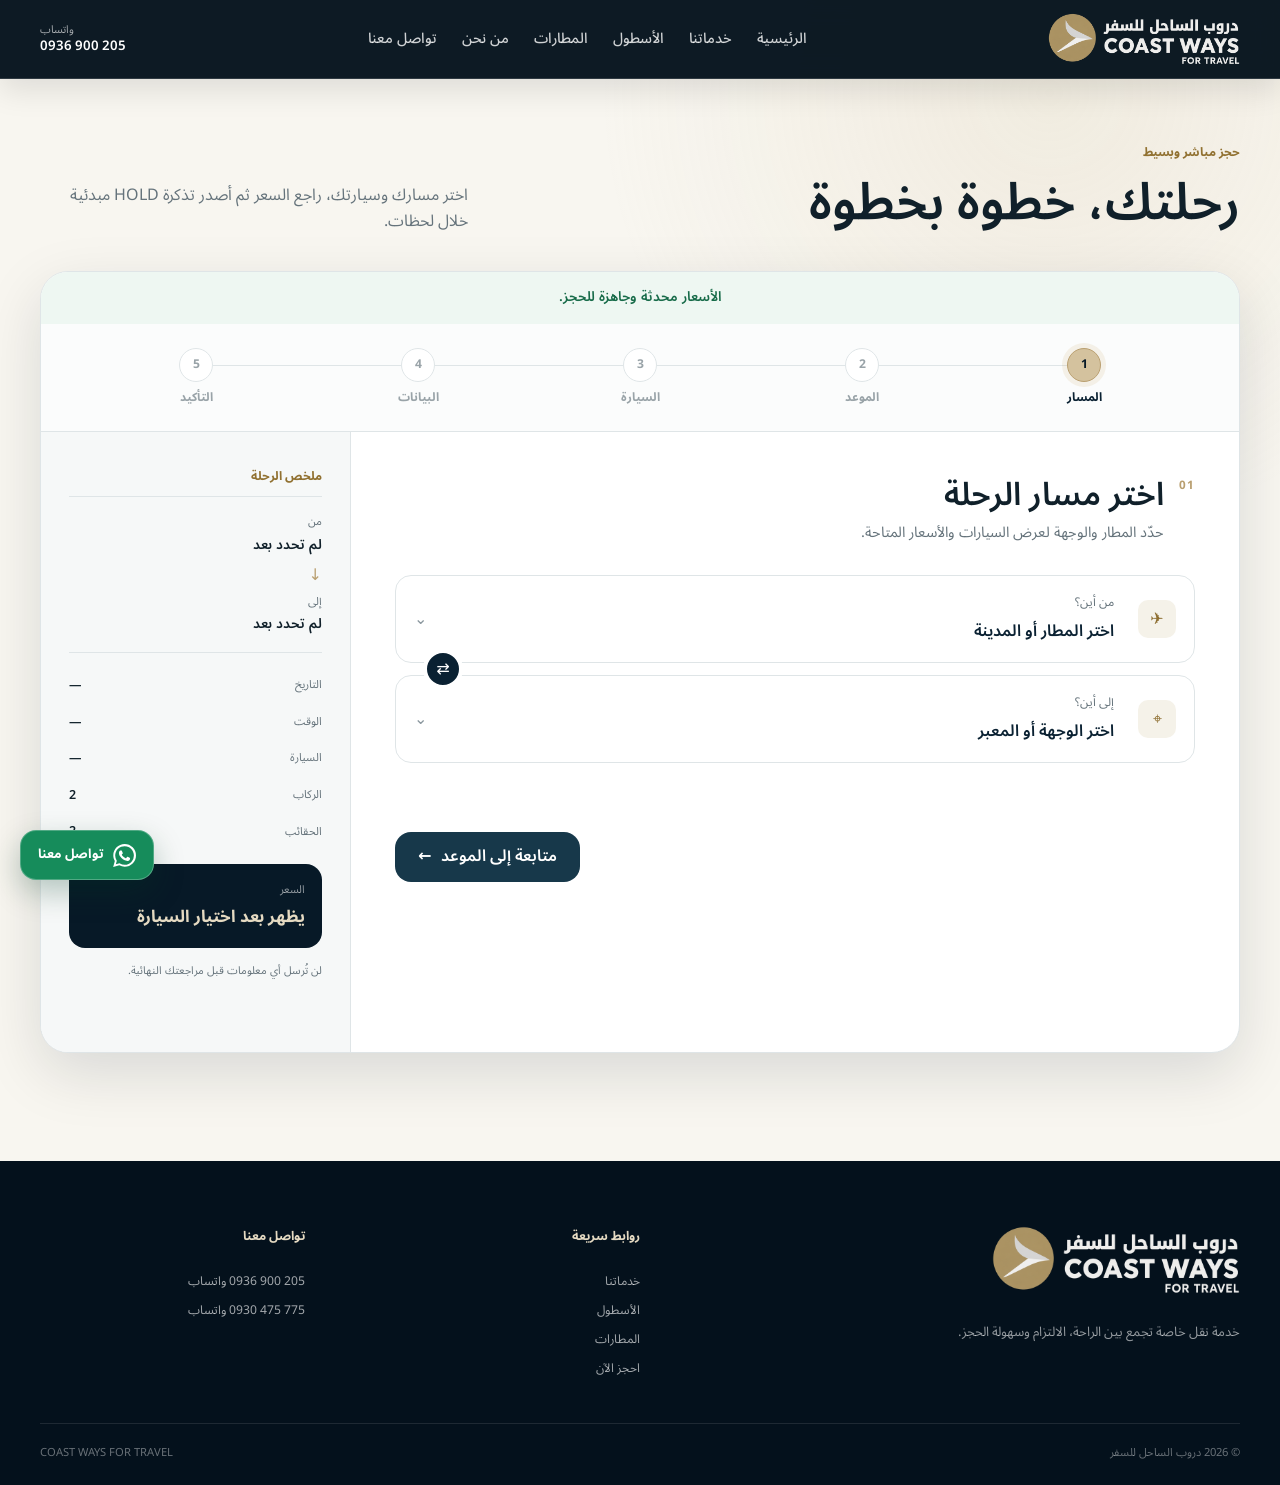
==== commit f65e01db: "Fix mobile horizontal overflow caused by footer logo width Co-Authored-By: Majd Khairaddine <majd315" ====
--- a/booking/index.html
+++ b/booking/index.html
@@ -43,7 +43,7 @@
       href="https://fonts.googleapis.com/css2?family=Noto+Sans+Arabic:wght@400;500;600;700&display=swap"
       rel="stylesheet"
     />
-    <link rel="stylesheet" href="./site.css?v=20260915-2" />
+    <link rel="stylesheet" href="./site.css?v=20261117-1" />
     <script type="application/ld+json">
       {
         "@context": "https://schema.org",
@@ -61,6 +61,7 @@
         ]
       }
     </script>
+    <script data-goatcounter="https://coastways.goatcounter.com/count" async src="./assets/count.js"></script>
   </head>
   <body class="booking-page">
     <section class="suspension-screen" aria-labelledby="suspension-title">
@@ -1289,6 +1290,6 @@
       </div>
     </dialog>
 
-    <script type="module" src="./app.js?v=20260915-2"></script>
+    <script type="module" src="./app.js?v=20261105-1"></script>
   </body>
 </html>
